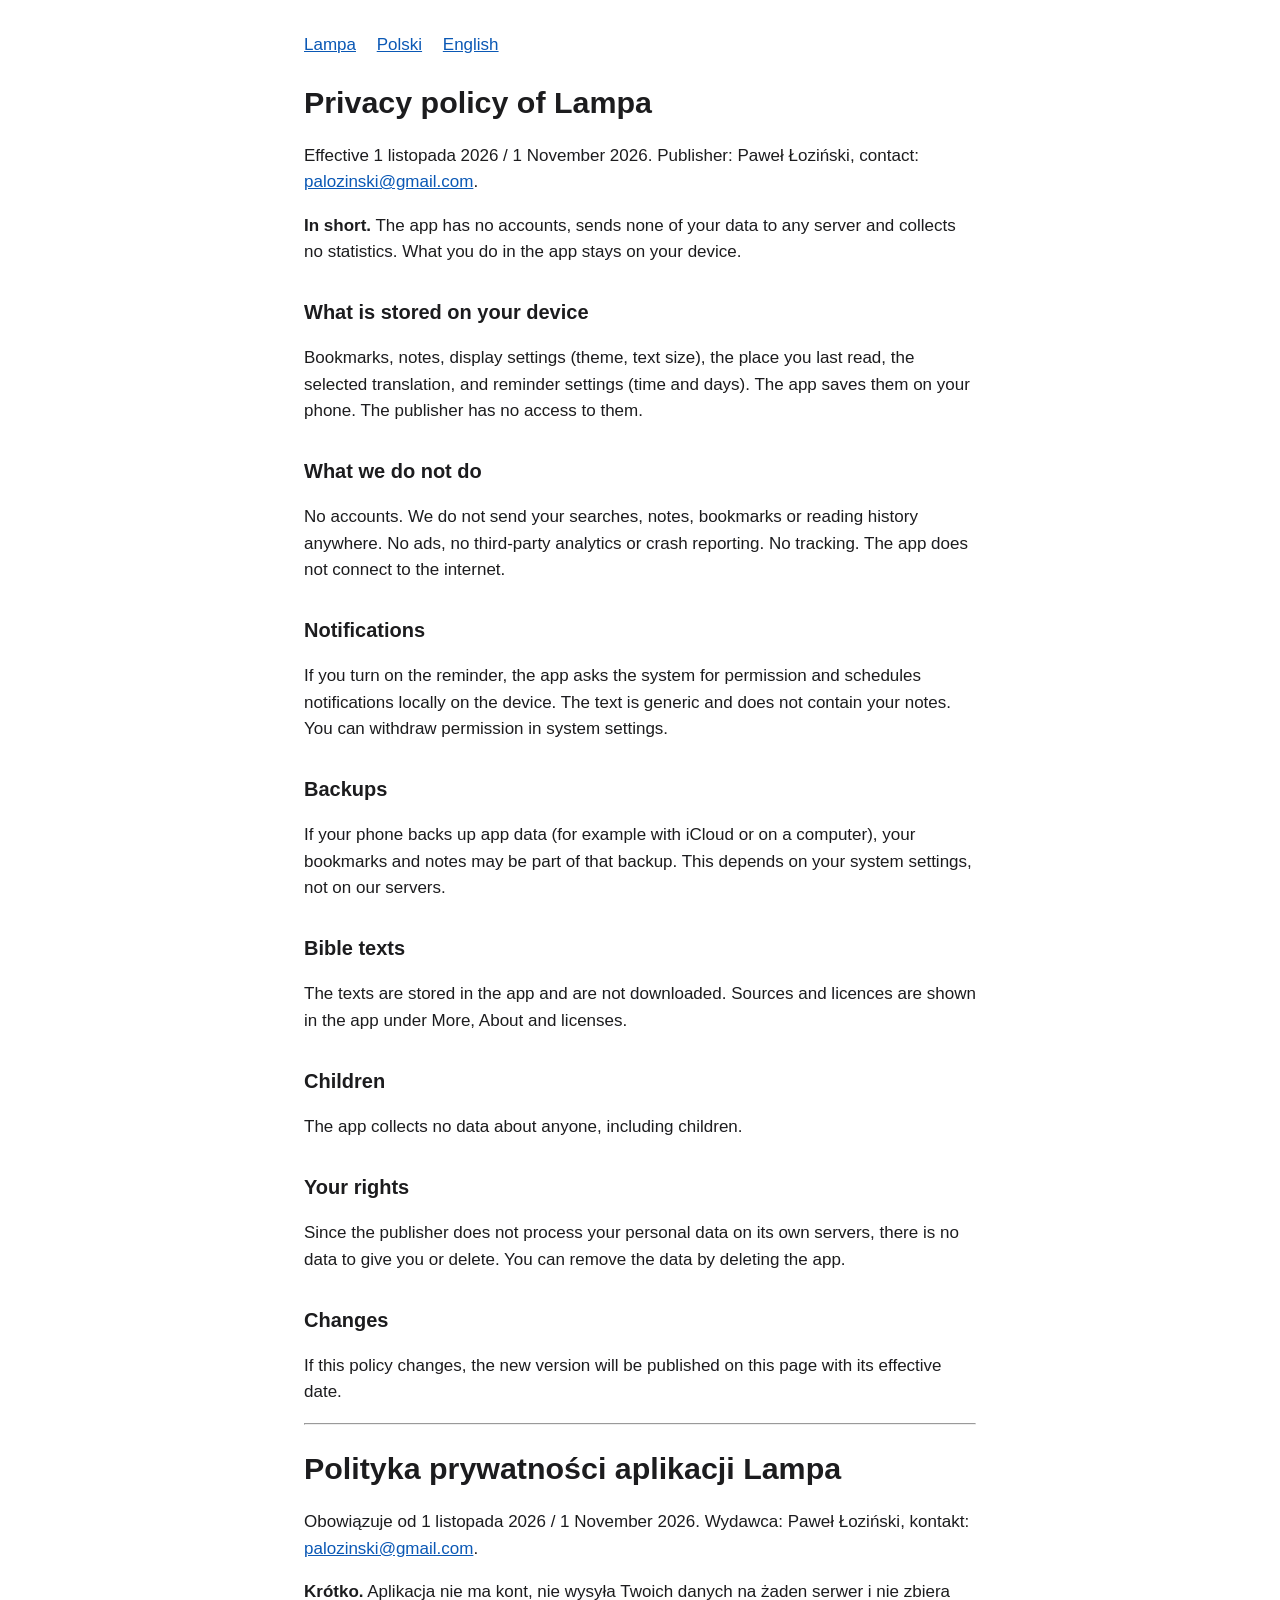
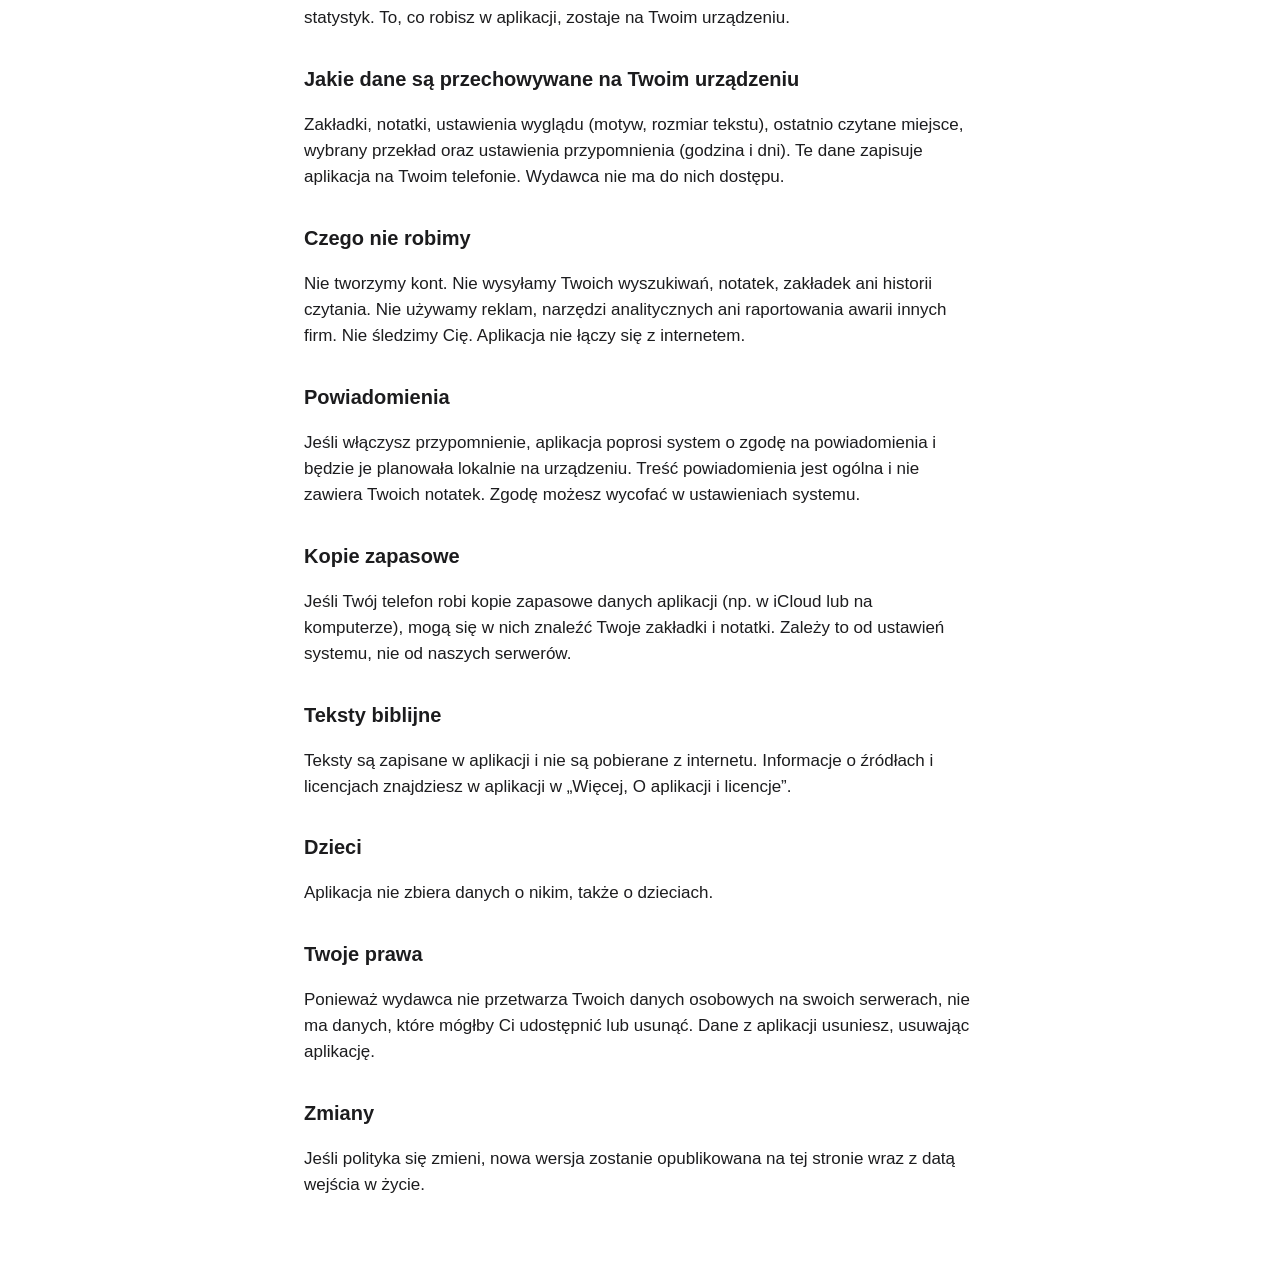
==== privacy.html @ 0b6b8cc8 "Publish site" ====
<!DOCTYPE html>
<html lang="en">
<head>
<meta charset="utf-8">
<meta name="viewport" content="width=device-width, initial-scale=1">
<title>Lampa: privacy policy / polityka prywatności</title>
<link rel="stylesheet" href="style.css">
</head>
<body>
<main>
<nav><a href="index.html">Lampa</a> <a href="#pl">Polski</a> <a href="#en">English</a></nav>
<h1 id="en">Privacy policy of Lampa</h1>
<p>Effective 1 listopada 2026 / 1 November 2026. Publisher: Paweł Łoziński, contact: <a href="mailto:palozinski@gmail.com">palozinski@gmail.com</a>.</p>
<p><strong>In short.</strong> The app has no accounts, sends none of your data to any server and collects no statistics. What you do in the app stays on your device.</p>
<h2>What is stored on your device</h2>
<p>Bookmarks, notes, display settings (theme, text size), the place you last read, the selected translation, and reminder settings (time and days). The app saves them on your phone. The publisher has no access to them.</p>
<h2>What we do not do</h2>
<p>No accounts. We do not send your searches, notes, bookmarks or reading history anywhere. No ads, no third-party analytics or crash reporting. No tracking. The app does not connect to the internet.</p>
<h2>Notifications</h2>
<p>If you turn on the reminder, the app asks the system for permission and schedules notifications locally on the device. The text is generic and does not contain your notes. You can withdraw permission in system settings.</p>
<h2>Backups</h2>
<p>If your phone backs up app data (for example with iCloud or on a computer), your bookmarks and notes may be part of that backup. This depends on your system settings, not on our servers.</p>
<h2>Bible texts</h2>
<p>The texts are stored in the app and are not downloaded. Sources and licences are shown in the app under More, About and licenses.</p>
<h2>Children</h2>
<p>The app collects no data about anyone, including children.</p>
<h2>Your rights</h2>
<p>Since the publisher does not process your personal data on its own servers, there is no data to give you or delete. You can remove the data by deleting the app.</p>
<h2>Changes</h2>
<p>If this policy changes, the new version will be published on this page with its effective date.</p>

<hr>

<h1 id="pl">Polityka prywatności aplikacji Lampa</h1>
<p>Obowiązuje od 1 listopada 2026 / 1 November 2026. Wydawca: Paweł Łoziński, kontakt: <a href="mailto:palozinski@gmail.com">palozinski@gmail.com</a>.</p>
<p><strong>Krótko.</strong> Aplikacja nie ma kont, nie wysyła Twoich danych na żaden serwer i nie zbiera statystyk. To, co robisz w aplikacji, zostaje na Twoim urządzeniu.</p>
<h2>Jakie dane są przechowywane na Twoim urządzeniu</h2>
<p>Zakładki, notatki, ustawienia wyglądu (motyw, rozmiar tekstu), ostatnio czytane miejsce, wybrany przekład oraz ustawienia przypomnienia (godzina i dni). Te dane zapisuje aplikacja na Twoim telefonie. Wydawca nie ma do nich dostępu.</p>
<h2>Czego nie robimy</h2>
<p>Nie tworzymy kont. Nie wysyłamy Twoich wyszukiwań, notatek, zakładek ani historii czytania. Nie używamy reklam, narzędzi analitycznych ani raportowania awarii innych firm. Nie śledzimy Cię. Aplikacja nie łączy się z internetem.</p>
<h2>Powiadomienia</h2>
<p>Jeśli włączysz przypomnienie, aplikacja poprosi system o zgodę na powiadomienia i będzie je planowała lokalnie na urządzeniu. Treść powiadomienia jest ogólna i nie zawiera Twoich notatek. Zgodę możesz wycofać w ustawieniach systemu.</p>
<h2>Kopie zapasowe</h2>
<p>Jeśli Twój telefon robi kopie zapasowe danych aplikacji (np. w iCloud lub na komputerze), mogą się w nich znaleźć Twoje zakładki i notatki. Zależy to od ustawień systemu, nie od naszych serwerów.</p>
<h2>Teksty biblijne</h2>
<p>Teksty są zapisane w aplikacji i nie są pobierane z internetu. Informacje o źródłach i licencjach znajdziesz w aplikacji w „Więcej, O aplikacji i licencje”.</p>
<h2>Dzieci</h2>
<p>Aplikacja nie zbiera danych o nikim, także o dzieciach.</p>
<h2>Twoje prawa</h2>
<p>Ponieważ wydawca nie przetwarza Twoich danych osobowych na swoich serwerach, nie ma danych, które mógłby Ci udostępnić lub usunąć. Dane z aplikacji usuniesz, usuwając aplikację.</p>
<h2>Zmiany</h2>
<p>Jeśli polityka się zmieni, nowa wersja zostanie opublikowana na tej stronie wraz z datą wejścia w życie.</p>
</main>
</body>
</html>
---- style.css ----
body { font: 17px/1.55 -apple-system, "Segoe UI", Roboto, Helvetica, Arial, sans-serif; color: #1c1c1e; background: #fff; margin: 0; }
main { max-width: 42rem; margin: 0 auto; padding: 2rem 1.25rem 4rem; }
h1 { font-size: 1.9rem; margin-bottom: .2rem; }
h2 { font-size: 1.25rem; margin-top: 2rem; }
a { color: #0a58b5; }
.note { background: #fff4d6; border: 1px solid #e0b84a; padding: .75rem 1rem; border-radius: .5rem; }
nav a { margin-right: 1rem; }
@media (prefers-color-scheme: dark) { body { color: #f2f2f7; background: #000; } a { color: #9ccfff; } .note { background: #3a3000; border-color: #8a7000; color: #fff; } }
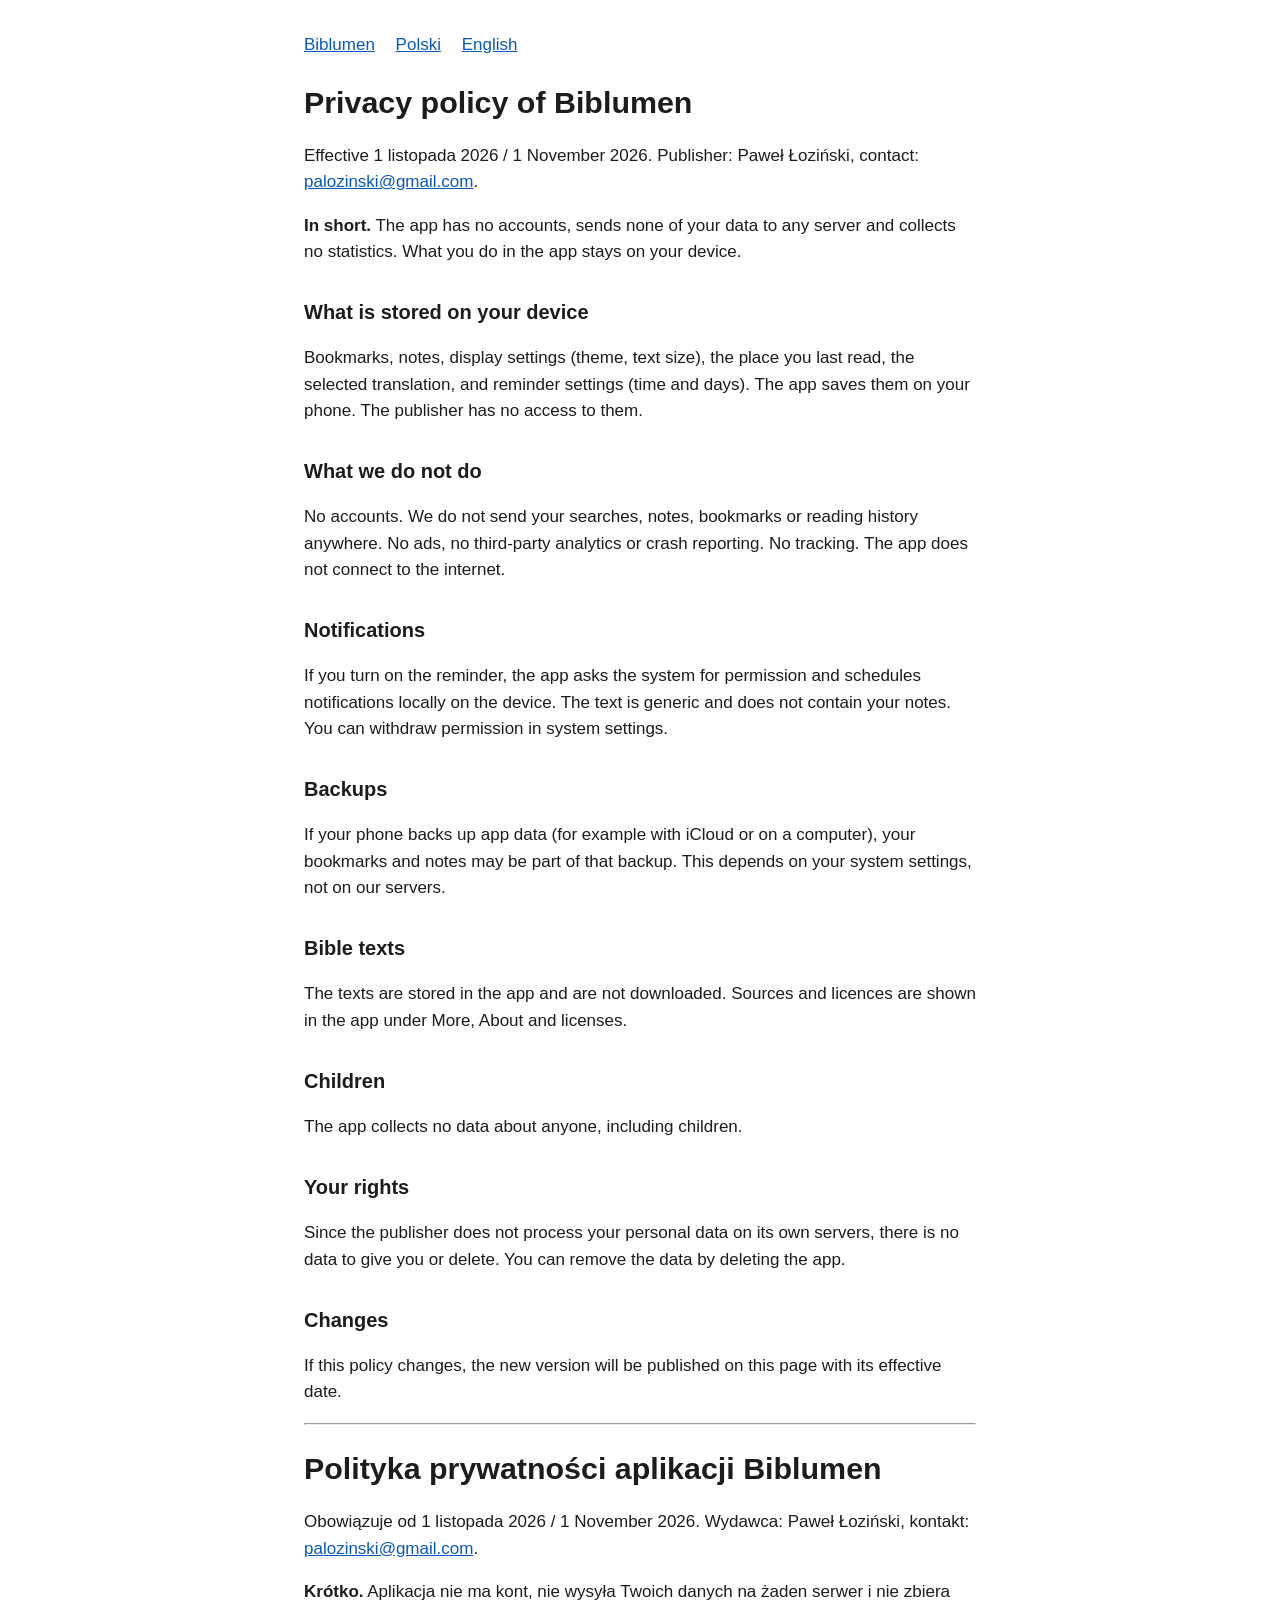
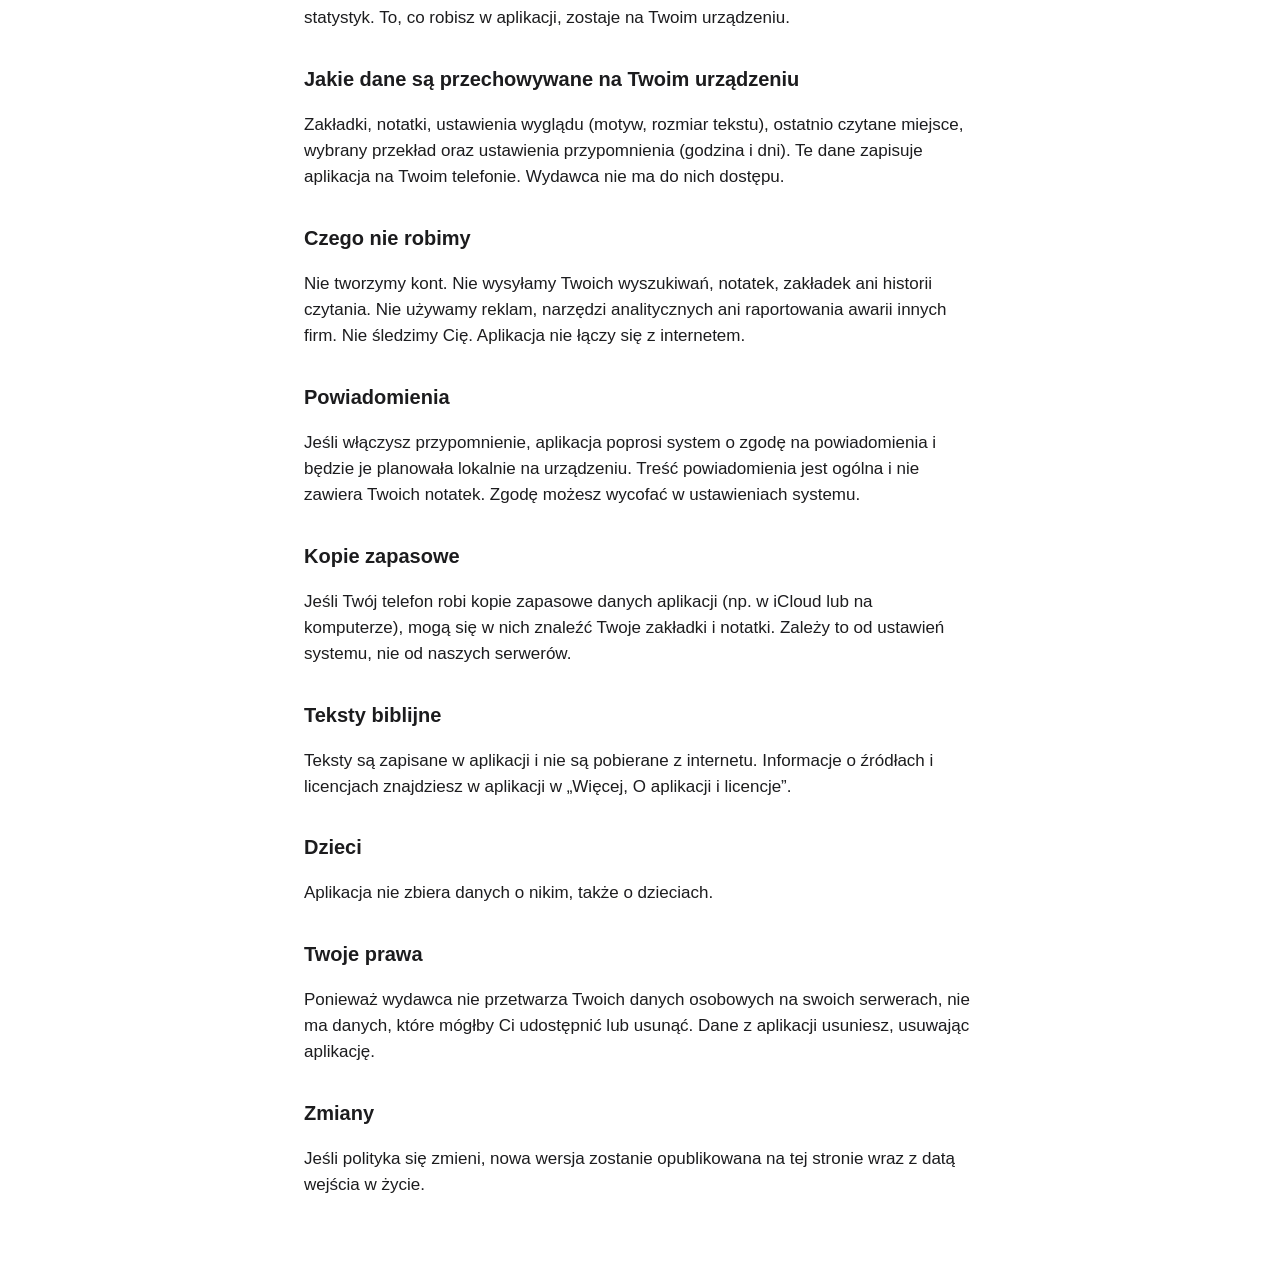
==== commit ef74370a: "Publish site" ====
--- a/privacy.html
+++ b/privacy.html
@@ -3,13 +3,13 @@
 <head>
 <meta charset="utf-8">
 <meta name="viewport" content="width=device-width, initial-scale=1">
-<title>Lampa: privacy policy / polityka prywatności</title>
+<title>Biblumen: privacy policy / polityka prywatności</title>
 <link rel="stylesheet" href="style.css">
 </head>
 <body>
 <main>
-<nav><a href="index.html">Lampa</a> <a href="#pl">Polski</a> <a href="#en">English</a></nav>
-<h1 id="en">Privacy policy of Lampa</h1>
+<nav><a href="index.html">Biblumen</a> <a href="#pl">Polski</a> <a href="#en">English</a></nav>
+<h1 id="en">Privacy policy of Biblumen</h1>
 <p>Effective 1 listopada 2026 / 1 November 2026. Publisher: Paweł Łoziński, contact: <a href="mailto:palozinski@gmail.com">palozinski@gmail.com</a>.</p>
 <p><strong>In short.</strong> The app has no accounts, sends none of your data to any server and collects no statistics. What you do in the app stays on your device.</p>
 <h2>What is stored on your device</h2>
@@ -31,7 +31,7 @@
 
 <hr>
 
-<h1 id="pl">Polityka prywatności aplikacji Lampa</h1>
+<h1 id="pl">Polityka prywatności aplikacji Biblumen</h1>
 <p>Obowiązuje od 1 listopada 2026 / 1 November 2026. Wydawca: Paweł Łoziński, kontakt: <a href="mailto:palozinski@gmail.com">palozinski@gmail.com</a>.</p>
 <p><strong>Krótko.</strong> Aplikacja nie ma kont, nie wysyła Twoich danych na żaden serwer i nie zbiera statystyk. To, co robisz w aplikacji, zostaje na Twoim urządzeniu.</p>
 <h2>Jakie dane są przechowywane na Twoim urządzeniu</h2>
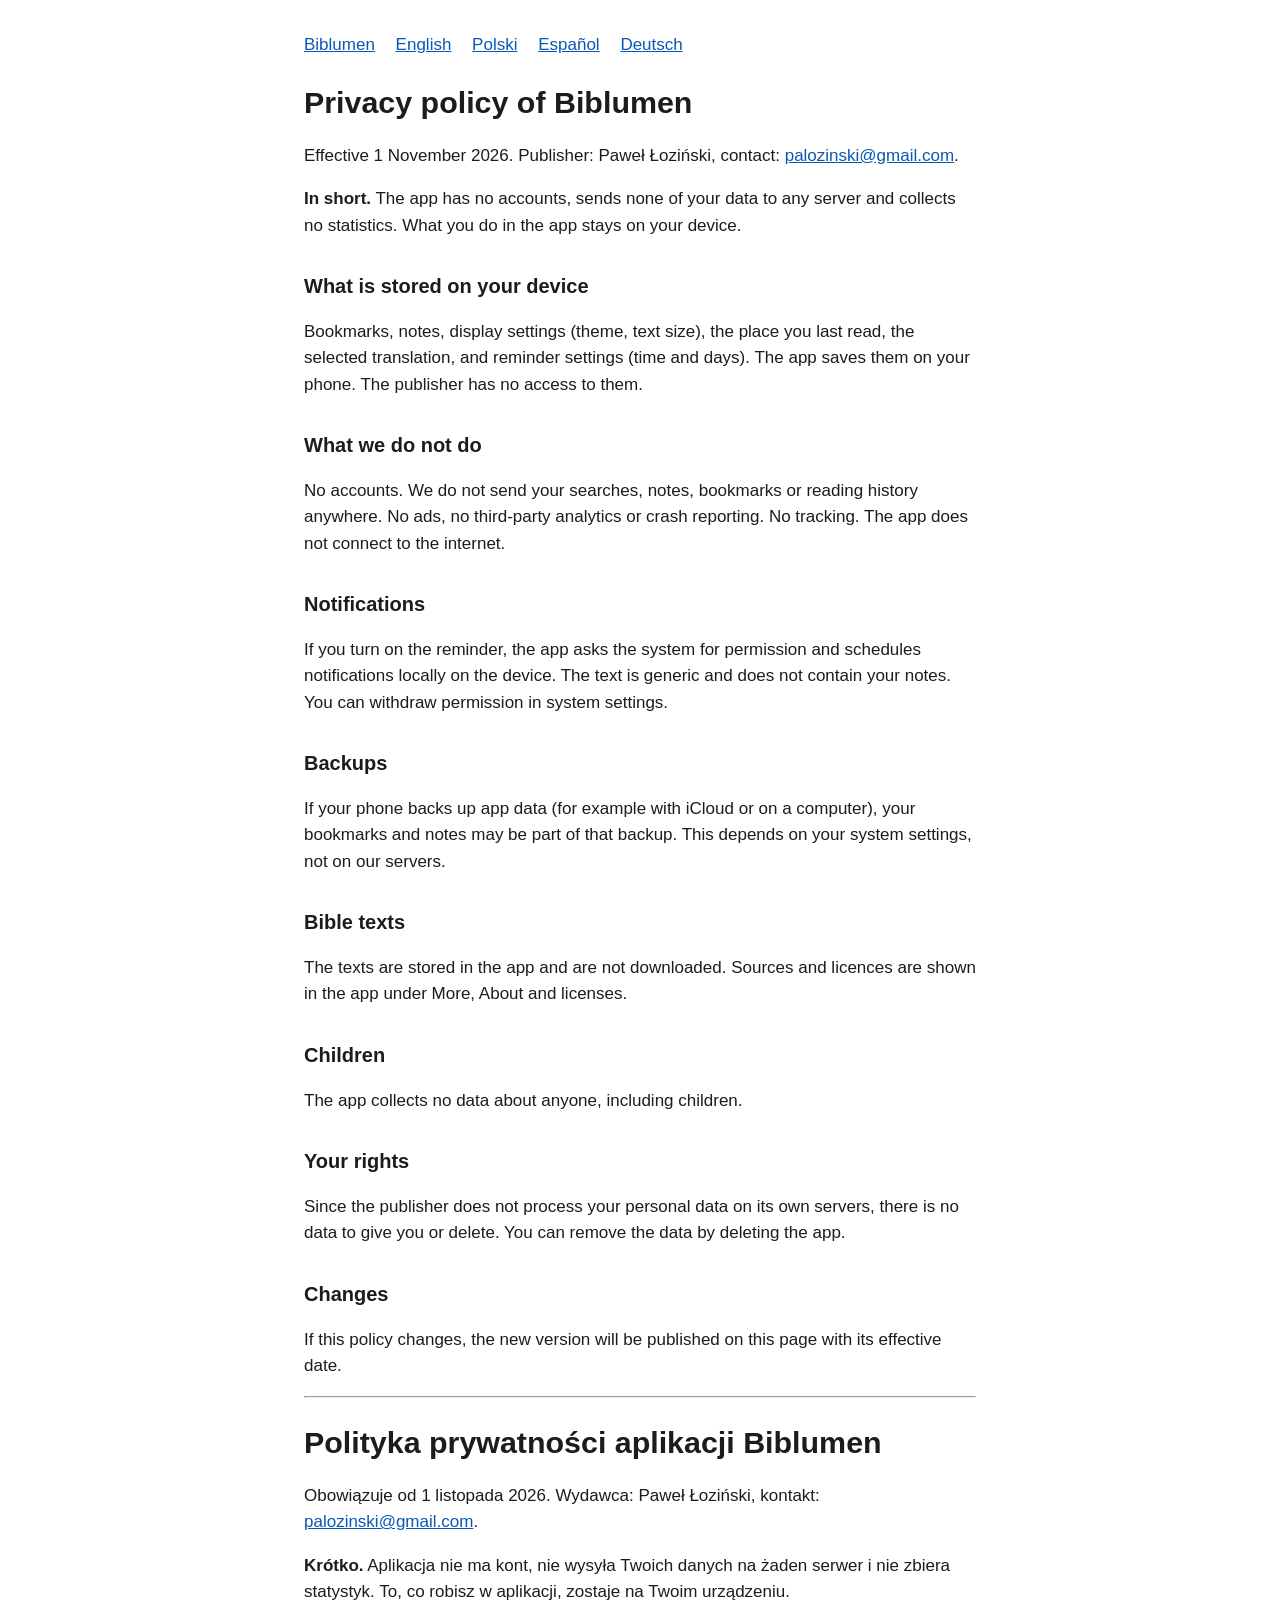
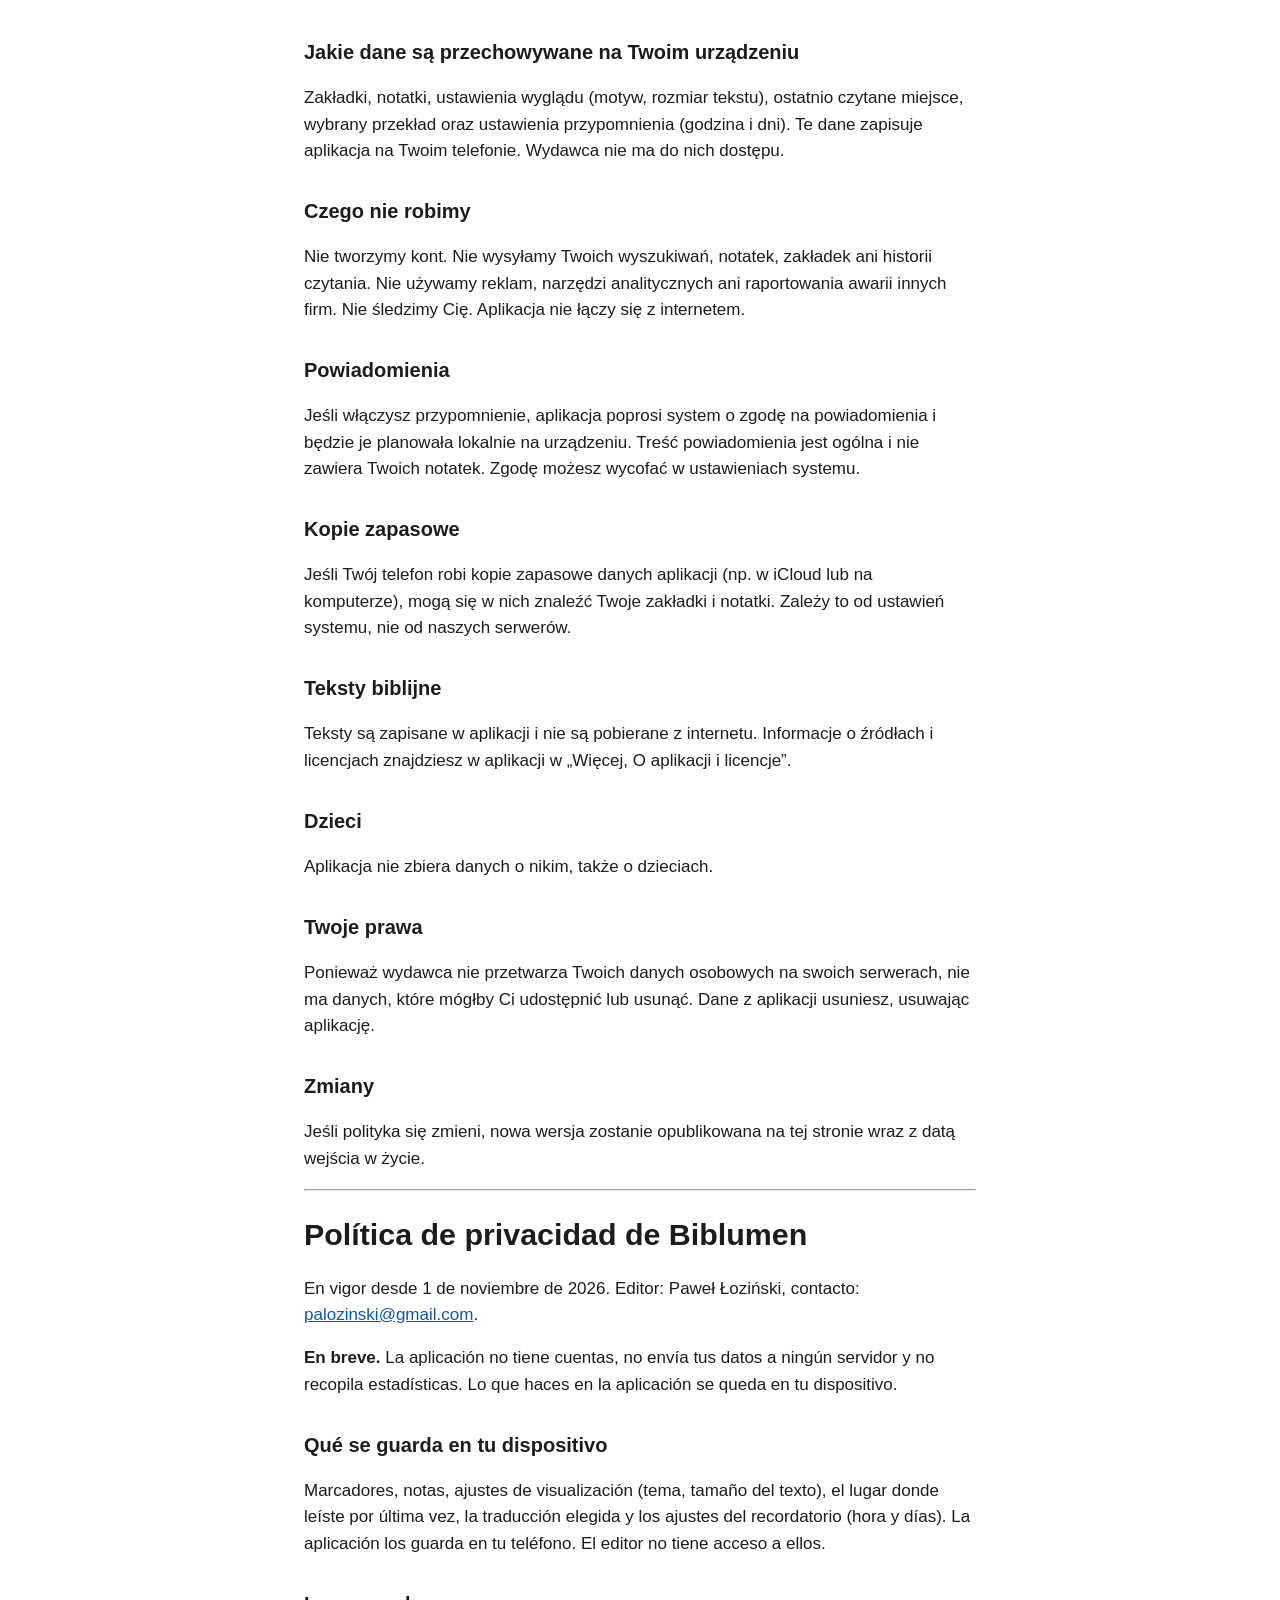
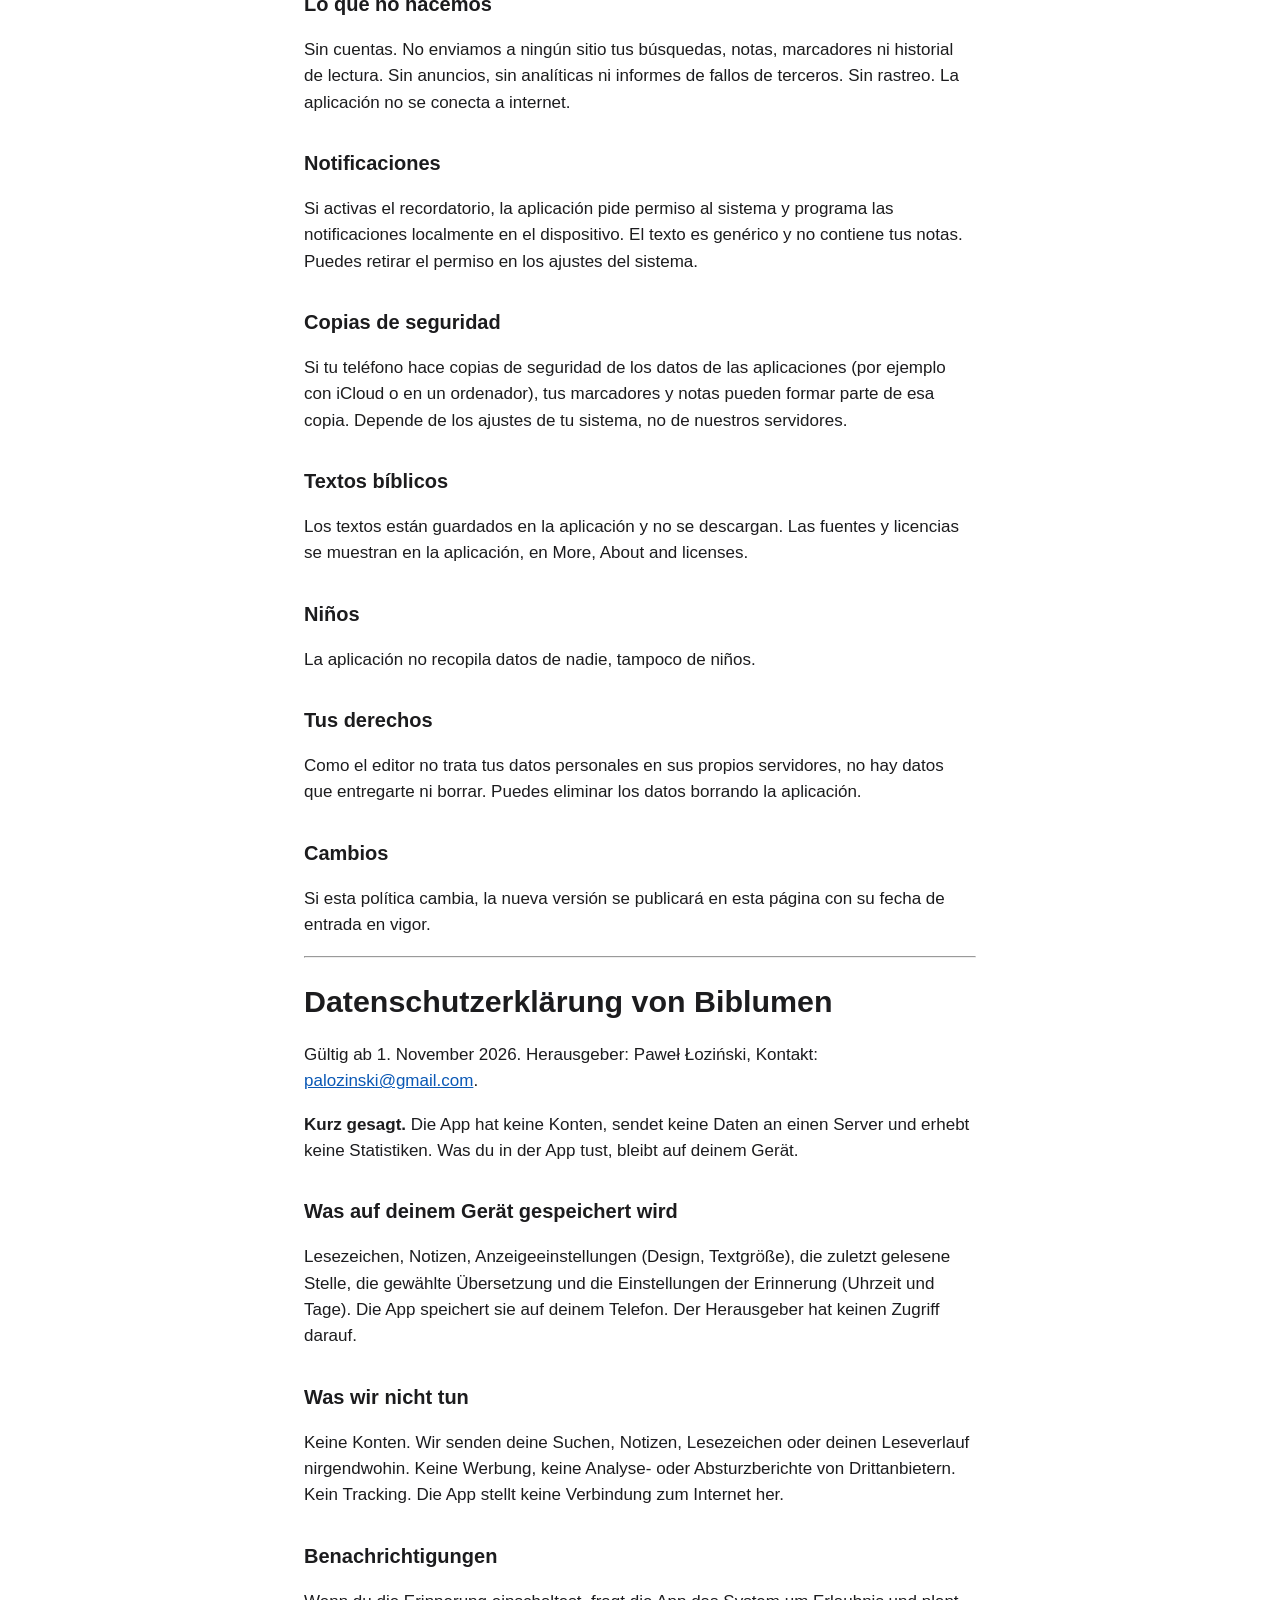
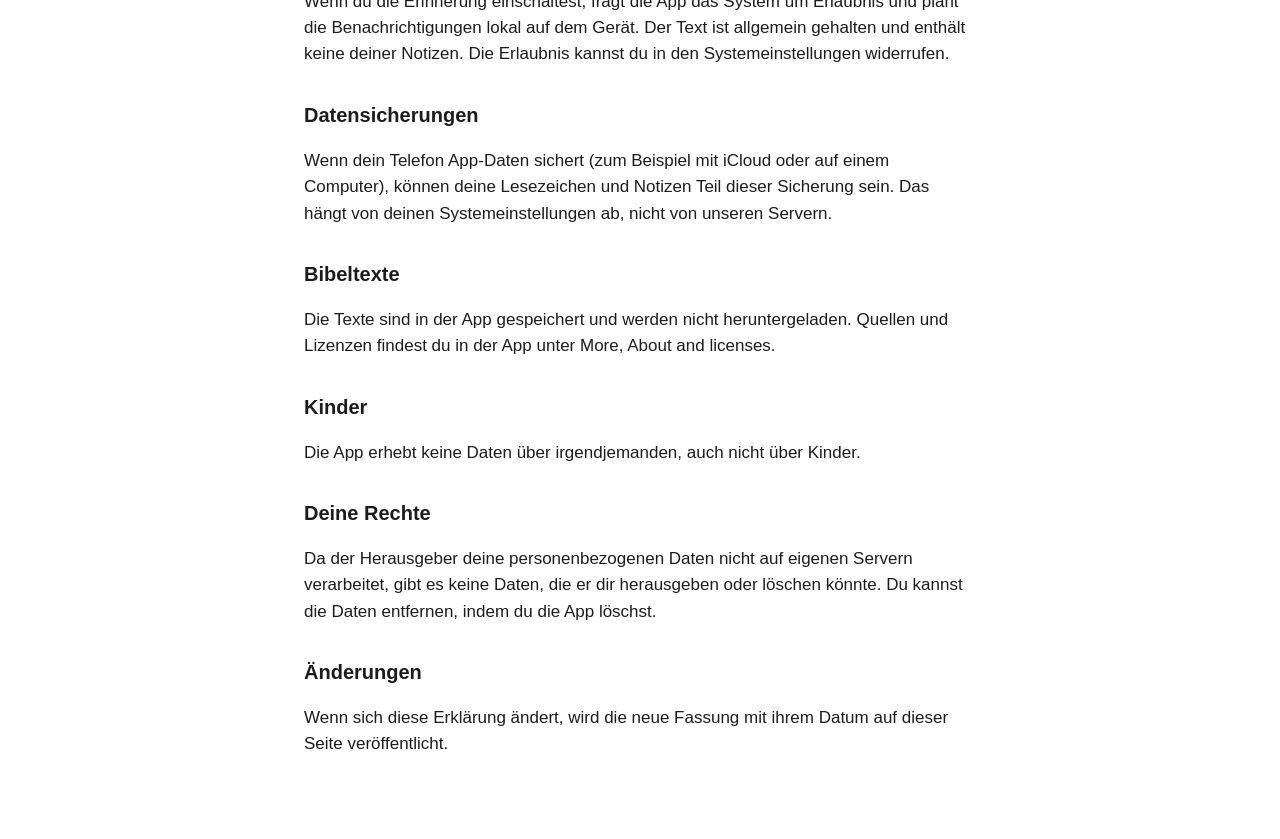
==== commit c8469e2f: "Publish site" ====
--- a/privacy.html
+++ b/privacy.html
@@ -8,9 +8,9 @@
 </head>
 <body>
 <main>
-<nav><a href="index.html">Biblumen</a> <a href="#pl">Polski</a> <a href="#en">English</a></nav>
+<nav><a href="index.html">Biblumen</a> <a href="#en">English</a> <a href="#pl">Polski</a> <a href="#es">Español</a> <a href="#de">Deutsch</a></nav>
 <h1 id="en">Privacy policy of Biblumen</h1>
-<p>Effective 1 listopada 2026 / 1 November 2026. Publisher: Paweł Łoziński, contact: <a href="mailto:palozinski@gmail.com">palozinski@gmail.com</a>.</p>
+<p>Effective 1 November 2026. Publisher: Paweł Łoziński, contact: <a href="mailto:palozinski@gmail.com">palozinski@gmail.com</a>.</p>
 <p><strong>In short.</strong> The app has no accounts, sends none of your data to any server and collects no statistics. What you do in the app stays on your device.</p>
 <h2>What is stored on your device</h2>
 <p>Bookmarks, notes, display settings (theme, text size), the place you last read, the selected translation, and reminder settings (time and days). The app saves them on your phone. The publisher has no access to them.</p>
@@ -32,7 +32,7 @@
 <hr>
 
 <h1 id="pl">Polityka prywatności aplikacji Biblumen</h1>
-<p>Obowiązuje od 1 listopada 2026 / 1 November 2026. Wydawca: Paweł Łoziński, kontakt: <a href="mailto:palozinski@gmail.com">palozinski@gmail.com</a>.</p>
+<p>Obowiązuje od 1 listopada 2026. Wydawca: Paweł Łoziński, kontakt: <a href="mailto:palozinski@gmail.com">palozinski@gmail.com</a>.</p>
 <p><strong>Krótko.</strong> Aplikacja nie ma kont, nie wysyła Twoich danych na żaden serwer i nie zbiera statystyk. To, co robisz w aplikacji, zostaje na Twoim urządzeniu.</p>
 <h2>Jakie dane są przechowywane na Twoim urządzeniu</h2>
 <p>Zakładki, notatki, ustawienia wyglądu (motyw, rozmiar tekstu), ostatnio czytane miejsce, wybrany przekład oraz ustawienia przypomnienia (godzina i dni). Te dane zapisuje aplikacja na Twoim telefonie. Wydawca nie ma do nich dostępu.</p>
@@ -50,6 +50,50 @@
 <p>Ponieważ wydawca nie przetwarza Twoich danych osobowych na swoich serwerach, nie ma danych, które mógłby Ci udostępnić lub usunąć. Dane z aplikacji usuniesz, usuwając aplikację.</p>
 <h2>Zmiany</h2>
 <p>Jeśli polityka się zmieni, nowa wersja zostanie opublikowana na tej stronie wraz z datą wejścia w życie.</p>
+<hr>
+
+<h1 id="es">Política de privacidad de Biblumen</h1>
+<p>En vigor desde 1 de noviembre de 2026. Editor: Paweł Łoziński, contacto: <a href="mailto:palozinski@gmail.com">palozinski@gmail.com</a>.</p>
+<p><strong>En breve.</strong> La aplicación no tiene cuentas, no envía tus datos a ningún servidor y no recopila estadísticas. Lo que haces en la aplicación se queda en tu dispositivo.</p>
+<h2>Qué se guarda en tu dispositivo</h2>
+<p>Marcadores, notas, ajustes de visualización (tema, tamaño del texto), el lugar donde leíste por última vez, la traducción elegida y los ajustes del recordatorio (hora y días). La aplicación los guarda en tu teléfono. El editor no tiene acceso a ellos.</p>
+<h2>Lo que no hacemos</h2>
+<p>Sin cuentas. No enviamos a ningún sitio tus búsquedas, notas, marcadores ni historial de lectura. Sin anuncios, sin analíticas ni informes de fallos de terceros. Sin rastreo. La aplicación no se conecta a internet.</p>
+<h2>Notificaciones</h2>
+<p>Si activas el recordatorio, la aplicación pide permiso al sistema y programa las notificaciones localmente en el dispositivo. El texto es genérico y no contiene tus notas. Puedes retirar el permiso en los ajustes del sistema.</p>
+<h2>Copias de seguridad</h2>
+<p>Si tu teléfono hace copias de seguridad de los datos de las aplicaciones (por ejemplo con iCloud o en un ordenador), tus marcadores y notas pueden formar parte de esa copia. Depende de los ajustes de tu sistema, no de nuestros servidores.</p>
+<h2>Textos bíblicos</h2>
+<p>Los textos están guardados en la aplicación y no se descargan. Las fuentes y licencias se muestran en la aplicación, en More, About and licenses.</p>
+<h2>Niños</h2>
+<p>La aplicación no recopila datos de nadie, tampoco de niños.</p>
+<h2>Tus derechos</h2>
+<p>Como el editor no trata tus datos personales en sus propios servidores, no hay datos que entregarte ni borrar. Puedes eliminar los datos borrando la aplicación.</p>
+<h2>Cambios</h2>
+<p>Si esta política cambia, la nueva versión se publicará en esta página con su fecha de entrada en vigor.</p>
+
+<hr>
+
+<h1 id="de">Datenschutzerklärung von Biblumen</h1>
+<p>Gültig ab 1. November 2026. Herausgeber: Paweł Łoziński, Kontakt: <a href="mailto:palozinski@gmail.com">palozinski@gmail.com</a>.</p>
+<p><strong>Kurz gesagt.</strong> Die App hat keine Konten, sendet keine Daten an einen Server und erhebt keine Statistiken. Was du in der App tust, bleibt auf deinem Gerät.</p>
+<h2>Was auf deinem Gerät gespeichert wird</h2>
+<p>Lesezeichen, Notizen, Anzeigeeinstellungen (Design, Textgröße), die zuletzt gelesene Stelle, die gewählte Übersetzung und die Einstellungen der Erinnerung (Uhrzeit und Tage). Die App speichert sie auf deinem Telefon. Der Herausgeber hat keinen Zugriff darauf.</p>
+<h2>Was wir nicht tun</h2>
+<p>Keine Konten. Wir senden deine Suchen, Notizen, Lesezeichen oder deinen Leseverlauf nirgendwohin. Keine Werbung, keine Analyse- oder Absturzberichte von Drittanbietern. Kein Tracking. Die App stellt keine Verbindung zum Internet her.</p>
+<h2>Benachrichtigungen</h2>
+<p>Wenn du die Erinnerung einschaltest, fragt die App das System um Erlaubnis und plant die Benachrichtigungen lokal auf dem Gerät. Der Text ist allgemein gehalten und enthält keine deiner Notizen. Die Erlaubnis kannst du in den Systemeinstellungen widerrufen.</p>
+<h2>Datensicherungen</h2>
+<p>Wenn dein Telefon App-Daten sichert (zum Beispiel mit iCloud oder auf einem Computer), können deine Lesezeichen und Notizen Teil dieser Sicherung sein. Das hängt von deinen Systemeinstellungen ab, nicht von unseren Servern.</p>
+<h2>Bibeltexte</h2>
+<p>Die Texte sind in der App gespeichert und werden nicht heruntergeladen. Quellen und Lizenzen findest du in der App unter More, About and licenses.</p>
+<h2>Kinder</h2>
+<p>Die App erhebt keine Daten über irgendjemanden, auch nicht über Kinder.</p>
+<h2>Deine Rechte</h2>
+<p>Da der Herausgeber deine personenbezogenen Daten nicht auf eigenen Servern verarbeitet, gibt es keine Daten, die er dir herausgeben oder löschen könnte. Du kannst die Daten entfernen, indem du die App löschst.</p>
+<h2>Änderungen</h2>
+<p>Wenn sich diese Erklärung ändert, wird die neue Fassung mit ihrem Datum auf dieser Seite veröffentlicht.</p>
+
 </main>
 </body>
 </html>
